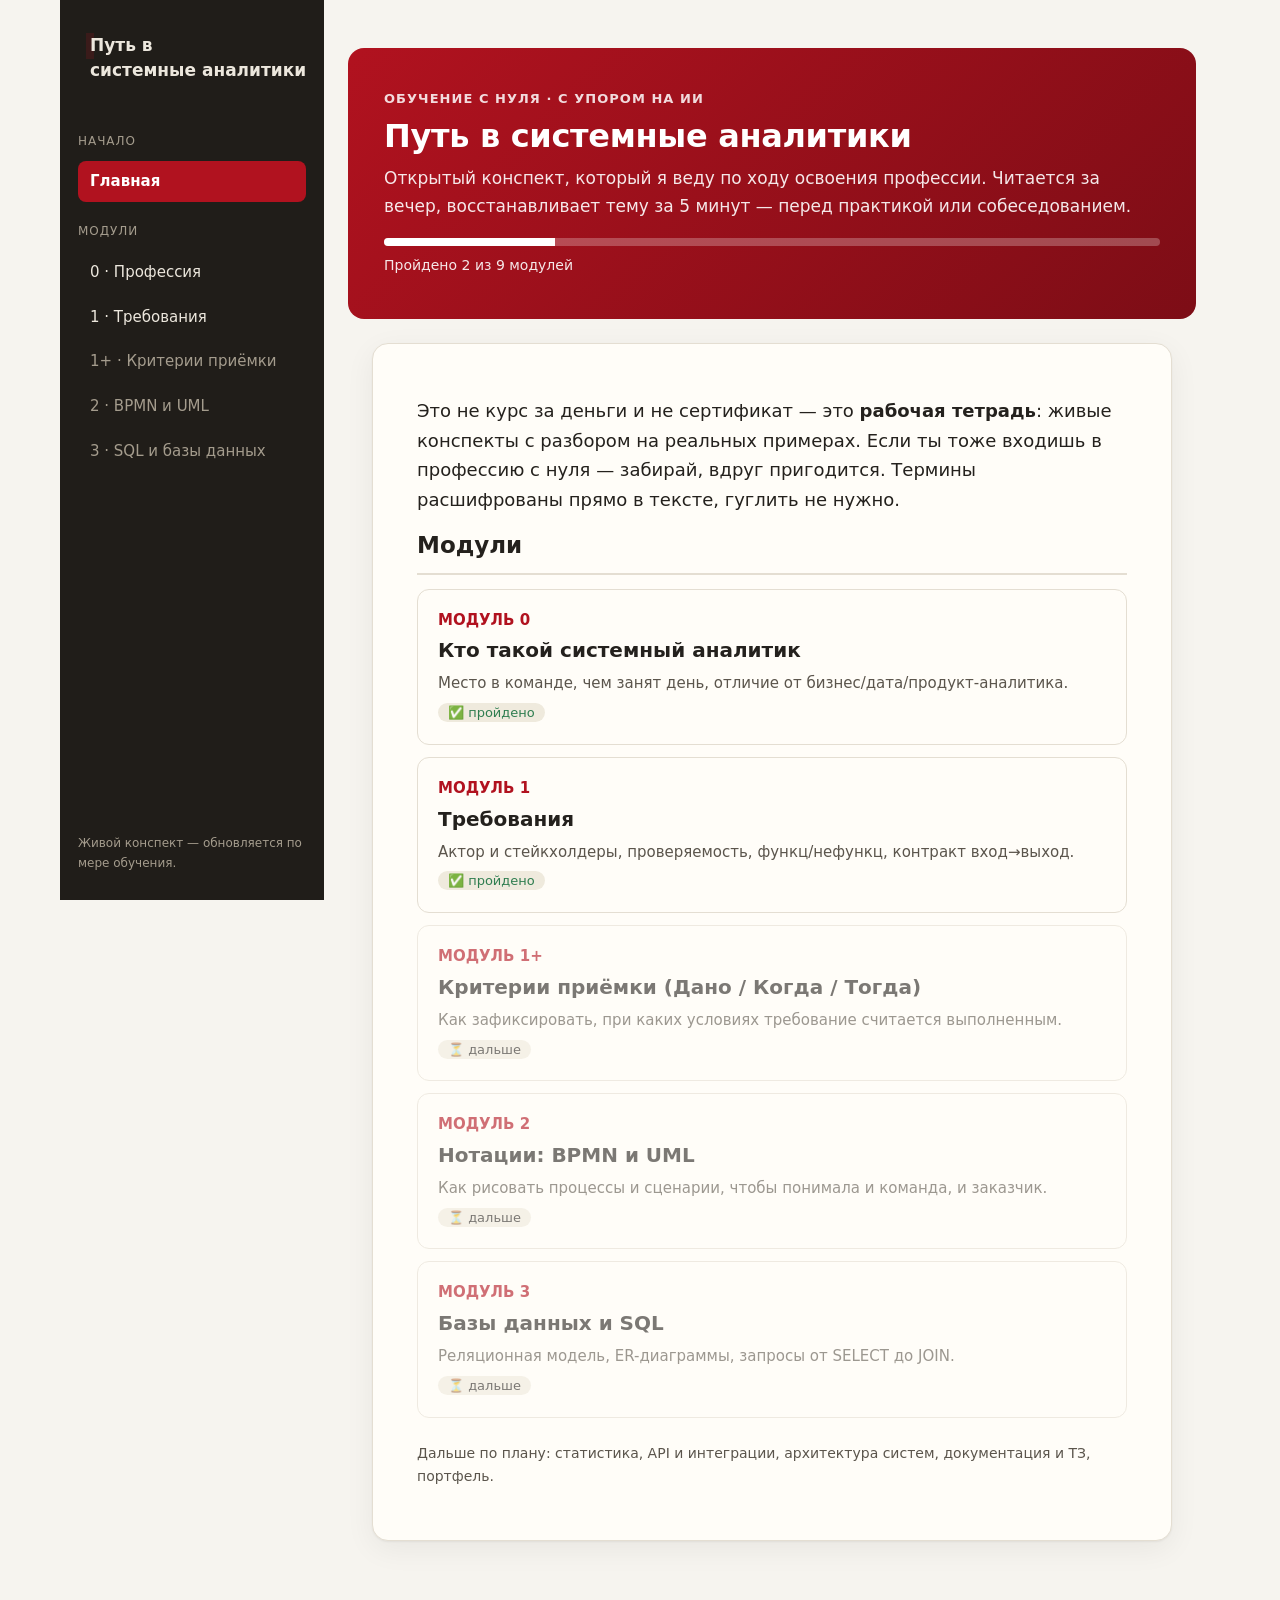
==== index.html @ 34e4a4e2 "Конспекты: модули 0-1 (профессия, требования)" ====
<!DOCTYPE html>
<html lang="ru">
<head>
<meta charset="UTF-8">
<meta name="viewport" content="width=device-width, initial-scale=1">
<title>Путь в системные аналитики — конспект обучения</title>
<link rel="stylesheet" href="styles.css">
</head>
<body>
<div class="layout">

  <aside class="sidebar">
    <a class="brand" href="index.html">
      <span class="brand-dot"></span>
      <span class="brand-name">Путь в системные&nbsp;аналитики</span>
    </a>
    <div class="nav-group">Начало</div>
    <a href="index.html" class="active">Главная</a>
    <div class="nav-group">Модули</div>
    <a href="00-professiya-sistemnyy-analitik.html">0 · Профессия</a>
    <a href="01-trebovaniya.html">1 · Требования</a>
    <span class="nav-todo">1+ · Критерии приёмки</span>
    <span class="nav-todo">2 · BPMN и UML</span>
    <span class="nav-todo">3 · SQL и базы данных</span>
    <div class="side-foot">Живой конспект — обновляется по мере обучения.</div>
  </aside>

  <main class="content">
    <section class="hero">
      <span class="kicker">Обучение с нуля · с упором на ИИ</span>
      <h1>Путь в системные аналитики</h1>
      <p class="subtitle">Открытый конспект, который я веду по ходу освоения профессии. Читается за вечер, восстанавливает тему за 5 минут — перед практикой или собеседованием.</p>
      <div class="progress-line"><span style="width:22%"></span></div>
      <p class="subtitle" style="margin-top:8px;font-size:14px">Пройдено 2 из 9 модулей</p>
    </section>

    <div class="paper" style="margin-top:24px">
      <p>Это не курс за деньги и не сертификат — это <strong>рабочая тетрадь</strong>: живые конспекты
      с разбором на реальных примерах. Если ты тоже входишь в профессию с нуля — забирай, вдруг пригодится.
      Термины расшифрованы прямо в тексте, гуглить не нужно.</p>

      <h2 style="margin-top:8px">Модули</h2>

      <a class="toc-item" href="00-professiya-sistemnyy-analitik.html">
        <div class="toc-num">МОДУЛЬ 0</div>
        <div class="toc-title">Кто такой системный аналитик</div>
        <div class="toc-desc">Место в команде, чем занят день, отличие от бизнес/дата/продукт-аналитика.</div>
        <span class="status done">✅ пройдено</span>
      </a>

      <a class="toc-item" href="01-trebovaniya.html">
        <div class="toc-num">МОДУЛЬ 1</div>
        <div class="toc-title">Требования</div>
        <div class="toc-desc">Актор и стейкхолдеры, проверяемость, функц/нефункц, контракт вход→выход.</div>
        <span class="status done">✅ пройдено</span>
      </a>

      <div class="toc-item todo">
        <div class="toc-num">МОДУЛЬ 1+</div>
        <div class="toc-title">Критерии приёмки (Дано / Когда / Тогда)</div>
        <div class="toc-desc">Как зафиксировать, при каких условиях требование считается выполненным.</div>
        <span class="status">⏳ дальше</span>
      </div>

      <div class="toc-item todo">
        <div class="toc-num">МОДУЛЬ 2</div>
        <div class="toc-title">Нотации: BPMN и UML</div>
        <div class="toc-desc">Как рисовать процессы и сценарии, чтобы понимала и команда, и заказчик.</div>
        <span class="status">⏳ дальше</span>
      </div>

      <div class="toc-item todo">
        <div class="toc-num">МОДУЛЬ 3</div>
        <div class="toc-title">Базы данных и SQL</div>
        <div class="toc-desc">Реляционная модель, ER-диаграммы, запросы от SELECT до JOIN.</div>
        <span class="status">⏳ дальше</span>
      </div>

      <p style="color:var(--ink-soft);font-size:14px;margin-top:24px">
        Дальше по плану: статистика, API и интеграции, архитектура систем, документация и ТЗ, портфель.
      </p>
    </div>
  </main>

</div>
</body>
</html>
---- styles.css ----
/* ============================================================
   «Путь в системные аналитики» — единый справочник-конспект
   Тёплая «бумажная» светлая тема + аккуратная тёмная.
   ============================================================ */

:root {
  --bg:        #f6f4ef;
  --paper:     #fffdf8;
  --side:      #201d19;
  --side-ink:  #ece7dd;
  --side-soft: #a49c8d;
  --ink:       #24211d;
  --ink-soft:  #5b554c;
  --line:      #e4ded2;
  --accent:    #b1121f;   /* сдержанный «альфа-красный» акцент */
  --accent-2:  #2f6f8f;   /* спокойный синий для схем */
  --good:      #2e7d4f;   --good-bg: #e9f6ee;
  --bad:       #c0392b;   --bad-bg:  #fdecea;
  --rule:      #8a6d1d;   --rule-bg: #fbf3dd;
  --note:      #2f6f8f;   --note-bg: #e7f1f6;
  --chip-bg:   #efeadd;
  --shadow:    0 1px 2px rgba(0,0,0,.05), 0 8px 30px rgba(0,0,0,.06);
}

@media (prefers-color-scheme: dark) {
  :root {
    --bg:#16181c; --paper:#1e2126; --side:#101216; --side-ink:#e8e6e1; --side-soft:#8b8578;
    --ink:#e8e6e1; --ink-soft:#a7a29a; --line:#33373e; --accent:#ff6b74; --accent-2:#79b8d4;
    --good:#6cc294; --good-bg:#172a20; --bad:#ef8a80; --bad-bg:#2c1c1a;
    --rule:#e4c66a; --rule-bg:#2a2618; --note:#8fc7e0; --note-bg:#16252c; --chip-bg:#2a2e35;
    --shadow:0 1px 2px rgba(0,0,0,.3), 0 10px 30px rgba(0,0,0,.35);
  }
}

* { box-sizing: border-box; }
html { -webkit-text-size-adjust: 100%; }
body {
  margin: 0; background: var(--bg); color: var(--ink);
  font-family: "Segoe UI", system-ui, -apple-system, Roboto, sans-serif;
  font-size: 18px; line-height: 1.65;
}

/* ---------- Каркас: боковое меню + контент ---------- */
.layout { display: flex; align-items: flex-start; max-width: 1160px; margin: 0 auto; }

.sidebar {
  position: sticky; top: 0; align-self: flex-start;
  width: 264px; flex-shrink: 0; height: 100vh; overflow-y: auto;
  background: var(--side); color: var(--side-ink);
  padding: 26px 18px; display: flex; flex-direction: column; gap: 4px;
}
.brand { display: flex; align-items: center; gap: 10px; text-decoration: none; color: var(--side-ink); margin-bottom: 20px; }
.brand-dot { width: 12px; height: 12px; border-radius: 50%; background: var(--accent); flex-shrink: 0; box-shadow: 0 0 0 4px rgba(177,18,31,.18); }
.brand-name { font-weight: 800; font-size: 17px; line-height: 1.25; }
.nav-group { color: var(--side-soft); font-size: 12px; letter-spacing: .08em; text-transform: uppercase; margin: 16px 0 6px; }
.sidebar a { display: block; text-decoration: none; color: var(--side-ink); padding: 8px 12px; border-radius: 8px; font-size: 15px; }
.sidebar a:hover { background: rgba(255,255,255,.07); }
.sidebar a.active { background: var(--accent); color: #fff; font-weight: 600; }
.nav-todo { display: block; color: var(--side-soft); padding: 8px 12px; font-size: 15px; }
.side-foot { margin-top: auto; padding-top: 20px; color: var(--side-soft); font-size: 12px; }

.content { flex: 1; min-width: 0; padding: 48px 24px 96px; }
.paper {
  background: var(--paper); border: 1px solid var(--line); border-radius: 16px;
  padding: 40px 44px; box-shadow: var(--shadow); max-width: 800px; margin: 0 auto;
}

@media (max-width: 860px) {
  .layout { flex-direction: column; }
  .sidebar { position: static; width: 100%; height: auto; flex-direction: row; flex-wrap: wrap; align-items: center; gap: 6px; padding: 14px 16px; }
  .brand { margin-bottom: 0; margin-right: 12px; }
  .nav-group, .side-foot { display: none; }
  .sidebar a, .nav-todo { padding: 6px 10px; font-size: 14px; }
  .content { padding: 28px 16px 72px; }
  .paper { padding: 28px 22px; }
}

/* ---------- Шапка конспекта ---------- */
.kicker { display: inline-block; font-size: 13px; letter-spacing: .08em; text-transform: uppercase; color: var(--accent); font-weight: 700; margin-bottom: 8px; }
h1 { font-size: 32px; line-height: 1.2; margin: 0 0 8px; letter-spacing: -.01em; }
.subtitle { color: var(--ink-soft); font-size: 17px; margin: 0 0 8px; }
h2 { font-size: 23px; margin: 44px 0 14px; padding-bottom: 8px; border-bottom: 2px solid var(--line); }
h3 { font-size: 19px; margin: 28px 0 8px; }
p { margin: 12px 0; }
strong { color: var(--ink); }
a { color: var(--accent); }
ul, ol { margin: 12px 0; padding-left: 22px; }
li { margin: 6px 0; }
.tr { color: var(--ink-soft); font-style: italic; }

/* ---------- Плашки-callout ---------- */
.box { border-radius: 12px; padding: 16px 18px; margin: 18px 0; border: 1px solid var(--line); font-size: 17px; }
.box .box-title { font-weight: 700; display: block; margin-bottom: 4px; }
.box.rule { background: var(--rule-bg); border-color: var(--rule); } .box.rule .box-title { color: var(--rule); }
.box.good { background: var(--good-bg); border-color: var(--good); } .box.good .box-title { color: var(--good); }
.box.bad  { background: var(--bad-bg);  border-color: var(--bad);  } .box.bad  .box-title { color: var(--bad); }
.box.note { background: var(--note-bg); border-color: var(--note); } .box.note .box-title { color: var(--note); }

/* ---------- Таблицы ---------- */
.table-wrap { overflow-x: auto; margin: 18px 0; }
table { border-collapse: collapse; width: 100%; font-size: 16px; }
th, td { text-align: left; padding: 10px 12px; border-bottom: 1px solid var(--line); vertical-align: top; }
th { background: var(--chip-bg); font-weight: 700; }
tr:last-child td { border-bottom: none; }
.yes { color: var(--good); font-weight: 700; }
.no  { color: var(--bad);  font-weight: 700; }

/* ---------- Чипы ---------- */
.chips { display: flex; flex-wrap: wrap; gap: 8px; margin: 14px 0; }
.chip { background: var(--chip-bg); border: 1px solid var(--line); border-radius: 999px; padding: 4px 12px; font-size: 14px; }

/* ---------- Диаграммы ---------- */
figure { margin: 24px 0; }
.diagram { background: var(--paper); border: 1px dashed var(--line); border-radius: 12px; padding: 18px; overflow-x: auto; }
.diagram svg { display: block; margin: 0 auto; max-width: 100%; height: auto; }
figcaption { text-align: center; color: var(--ink-soft); font-size: 14px; margin-top: 8px; }
.svg-box { fill: var(--paper); stroke: var(--accent-2); stroke-width: 2; }
.svg-box-hl { fill: var(--accent); stroke: var(--accent); stroke-width: 2; }
.svg-label { fill: var(--ink); font-family: "Segoe UI", system-ui, sans-serif; font-size: 15px; }
.svg-label-hl { fill: #fff; font-family: "Segoe UI", system-ui, sans-serif; font-size: 15px; font-weight: 700; }
.svg-sub { fill: var(--ink-soft); font-family: "Segoe UI", system-ui, sans-serif; font-size: 12px; }
.svg-arrow { stroke: var(--ink-soft); stroke-width: 2; fill: none; }
.svg-arrow-head { fill: var(--ink-soft); }
.svg-dashed { stroke: var(--accent-2); stroke-width: 2; fill: none; stroke-dasharray: 5 4; }

/* ---------- Навигация низа ---------- */
.nav { display: flex; justify-content: space-between; gap: 12px; margin-top: 40px; padding-top: 20px; border-top: 2px solid var(--line); font-size: 15px; }
.nav a { text-decoration: none; color: var(--accent-2); font-weight: 600; }

/* ---------- Главная: карточки модулей ---------- */
.hero { background: linear-gradient(135deg, var(--accent), #7d0d16); color: #fff; border-radius: 16px; padding: 34px 36px; margin-bottom: 8px; }
.hero .kicker { color: rgba(255,255,255,.85); }
.hero h1 { color: #fff; }
.hero .subtitle { color: rgba(255,255,255,.9); }
.progress-line { height: 8px; background: rgba(255,255,255,.25); border-radius: 999px; overflow: hidden; margin-top: 18px; }
.progress-line > span { display: block; height: 100%; background: #fff; }
.toc-item { display: block; text-decoration: none; color: inherit; background: var(--paper); border: 1px solid var(--line); border-radius: 12px; padding: 18px 20px; margin: 12px 0; transition: transform .1s ease, box-shadow .1s ease; }
a.toc-item:hover { transform: translateY(-2px); box-shadow: var(--shadow); }
.toc-num { color: var(--accent); font-weight: 800; font-size: 15px; }
.toc-title { font-size: 20px; font-weight: 700; margin: 2px 0 4px; }
.toc-desc { color: var(--ink-soft); font-size: 15px; }
.toc-item.todo { opacity: .6; }
.status { font-size: 13px; padding: 2px 10px; border-radius: 999px; background: var(--chip-bg); }
.status.done { color: var(--good); }
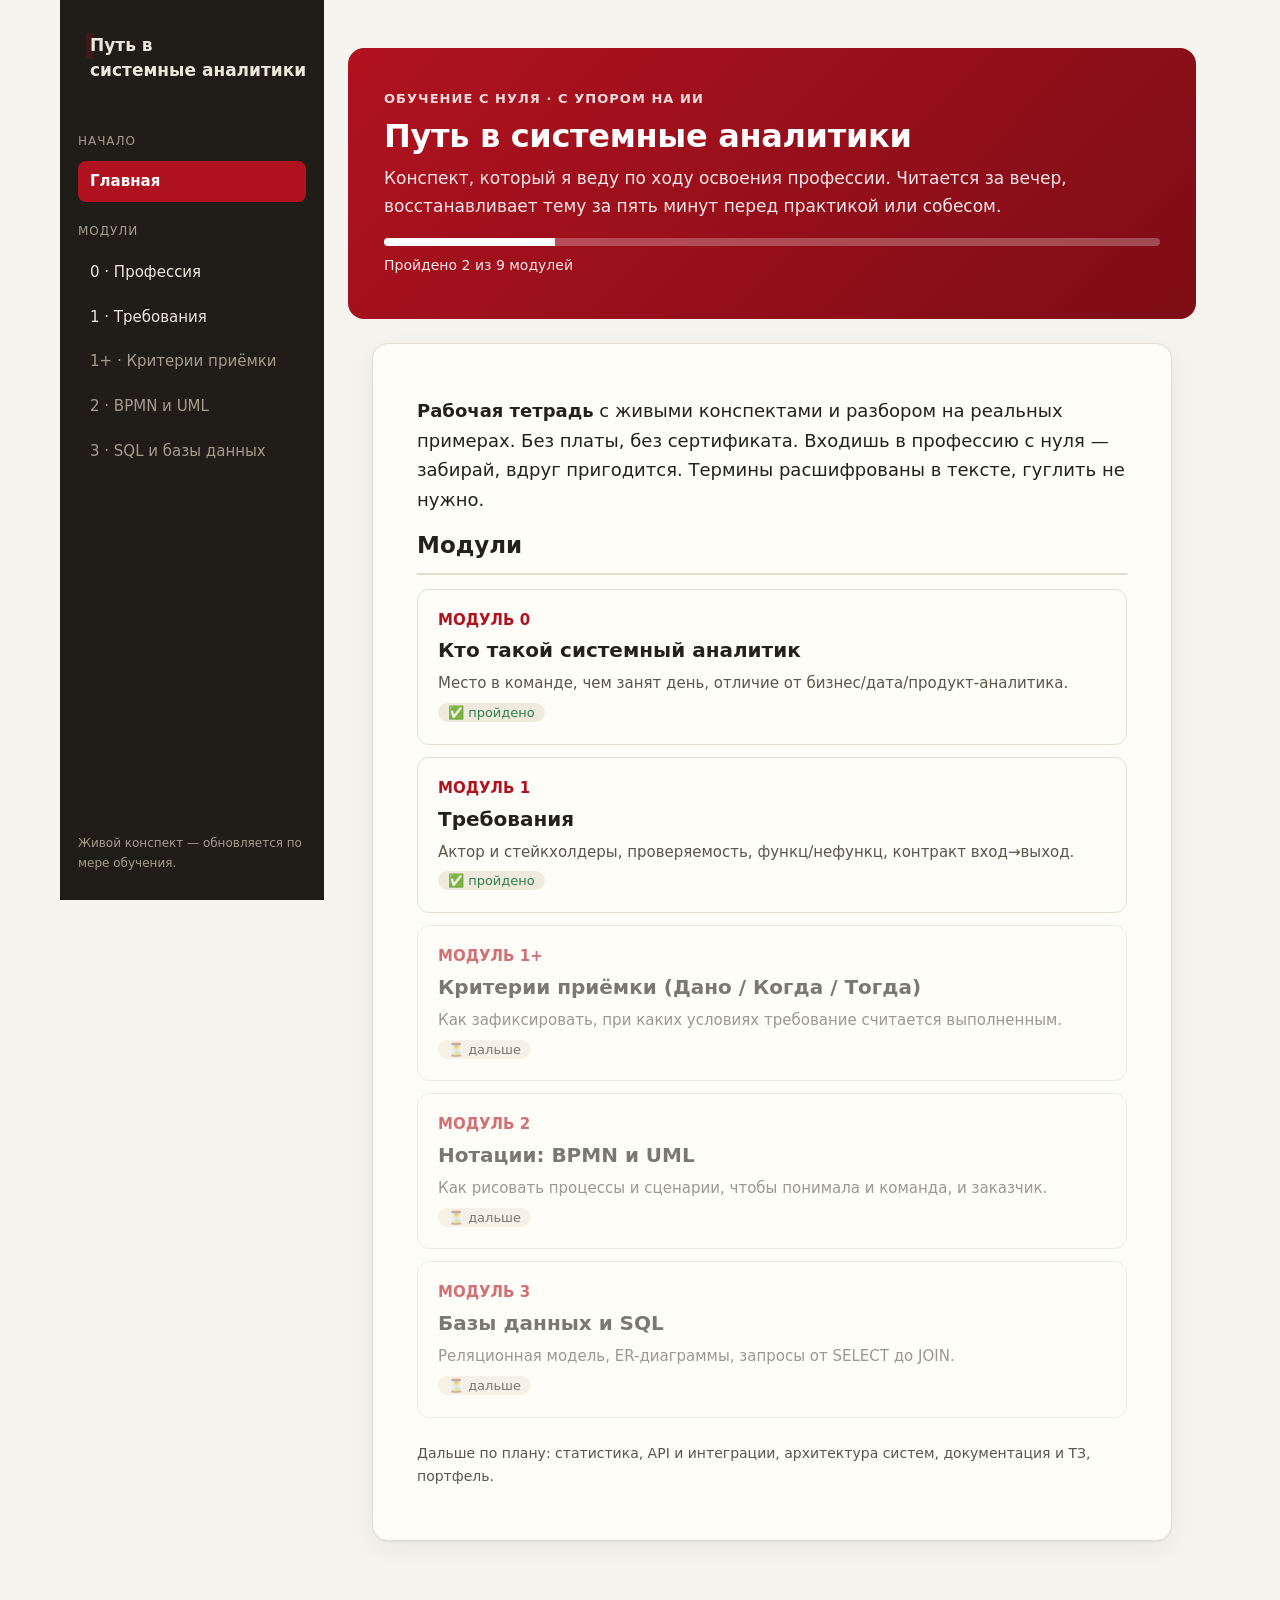
==== commit ff24cc73: "Антислоп: чистка формулировок на главной и в конспекте 1" ====
--- a/index.html
+++ b/index.html
@@ -29,15 +29,15 @@
     <section class="hero">
       <span class="kicker">Обучение с нуля · с упором на ИИ</span>
       <h1>Путь в системные аналитики</h1>
-      <p class="subtitle">Открытый конспект, который я веду по ходу освоения профессии. Читается за вечер, восстанавливает тему за 5 минут — перед практикой или собеседованием.</p>
+      <p class="subtitle">Конспект, который я веду по ходу освоения профессии. Читается за вечер, восстанавливает тему за пять минут перед практикой или собесом.</p>
       <div class="progress-line"><span style="width:22%"></span></div>
       <p class="subtitle" style="margin-top:8px;font-size:14px">Пройдено 2 из 9 модулей</p>
     </section>
 
     <div class="paper" style="margin-top:24px">
-      <p>Это не курс за деньги и не сертификат — это <strong>рабочая тетрадь</strong>: живые конспекты
-      с разбором на реальных примерах. Если ты тоже входишь в профессию с нуля — забирай, вдруг пригодится.
-      Термины расшифрованы прямо в тексте, гуглить не нужно.</p>
+      <p><strong>Рабочая тетрадь</strong> с живыми конспектами и разбором на реальных примерах.
+      Без платы, без сертификата. Входишь в профессию с нуля — забирай, вдруг пригодится.
+      Термины расшифрованы в тексте, гуглить не нужно.</p>
 
       <h2 style="margin-top:8px">Модули</h2>
 
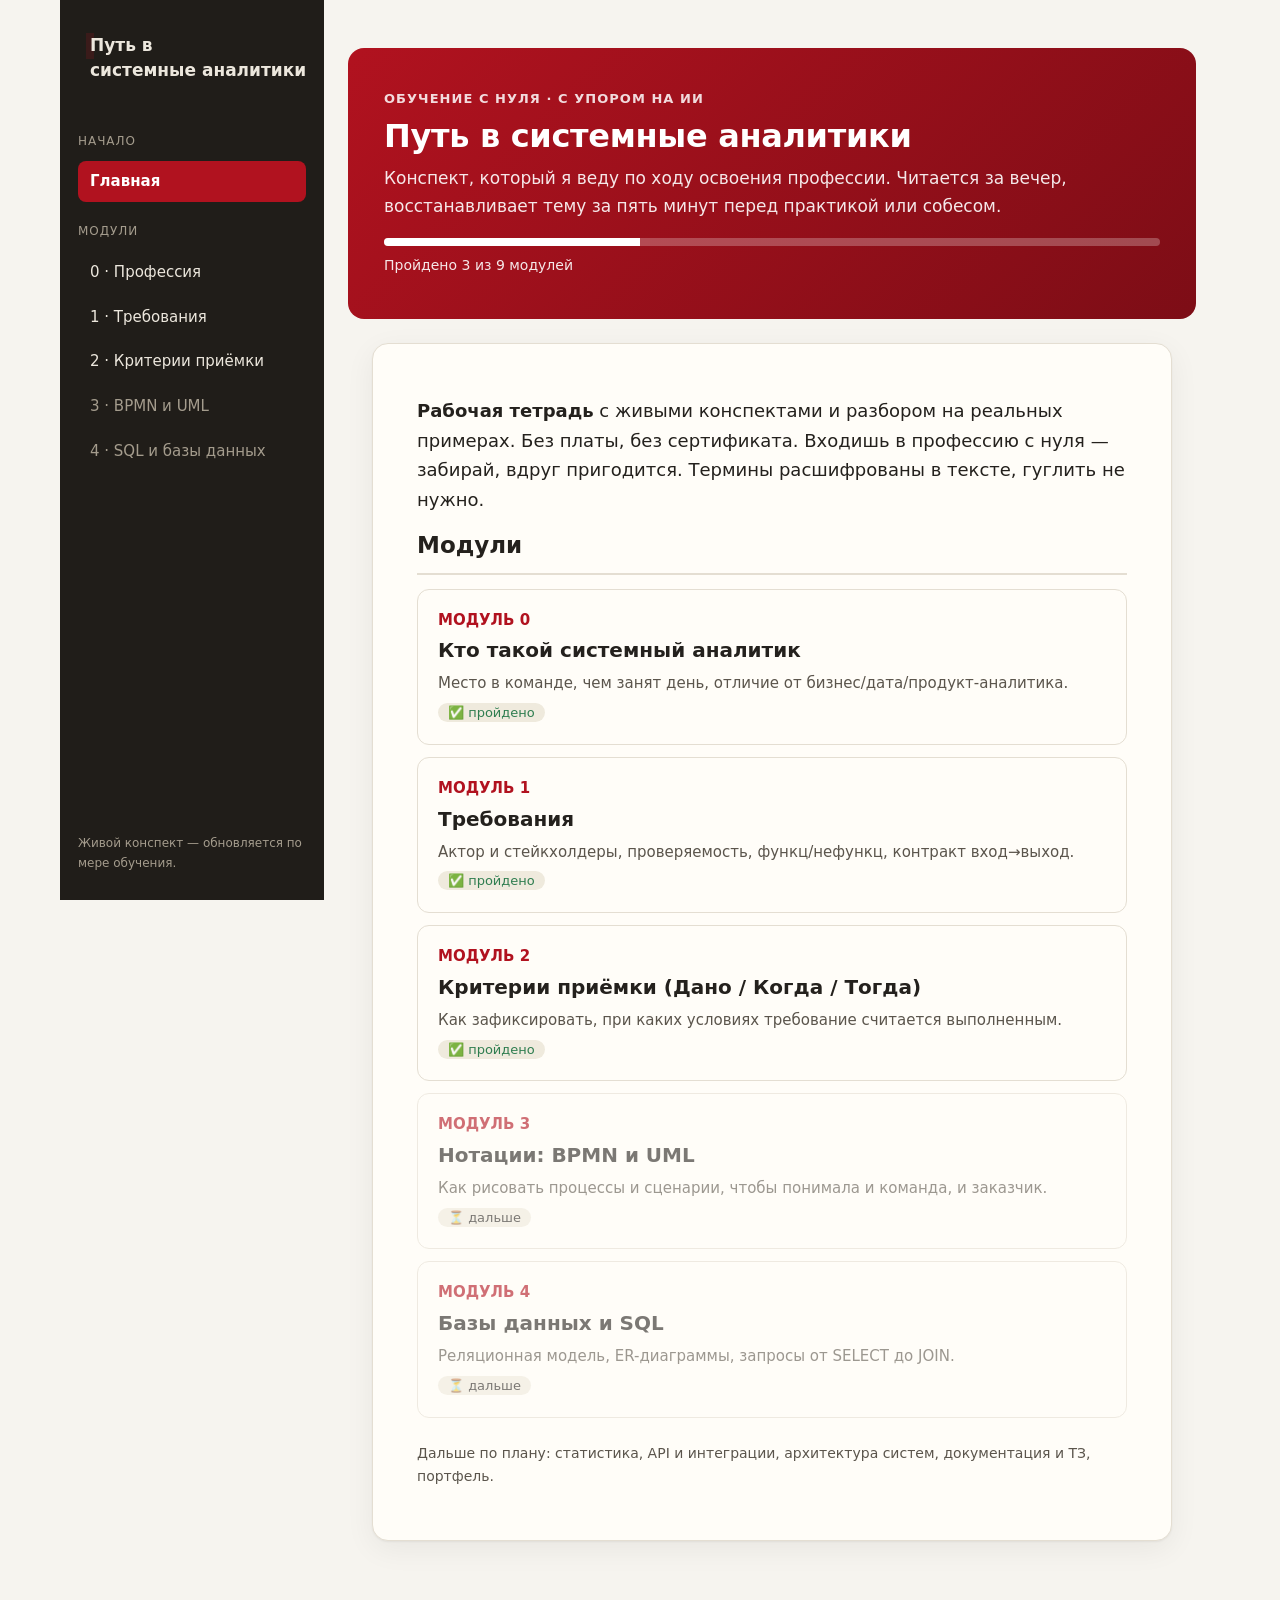
==== commit 37d82aaa: "Конспект 2: критерии приёмки (Дано/Когда/Тогда)" ====
--- a/index.html
+++ b/index.html
@@ -19,9 +19,9 @@
     <div class="nav-group">Модули</div>
     <a href="00-professiya-sistemnyy-analitik.html">0 · Профессия</a>
     <a href="01-trebovaniya.html">1 · Требования</a>
-    <span class="nav-todo">1+ · Критерии приёмки</span>
-    <span class="nav-todo">2 · BPMN и UML</span>
-    <span class="nav-todo">3 · SQL и базы данных</span>
+    <a href="02-kriterii-priemki.html">2 · Критерии приёмки</a>
+    <span class="nav-todo">3 · BPMN и UML</span>
+    <span class="nav-todo">4 · SQL и базы данных</span>
     <div class="side-foot">Живой конспект — обновляется по мере обучения.</div>
   </aside>
 
@@ -30,8 +30,8 @@
       <span class="kicker">Обучение с нуля · с упором на ИИ</span>
       <h1>Путь в системные аналитики</h1>
       <p class="subtitle">Конспект, который я веду по ходу освоения профессии. Читается за вечер, восстанавливает тему за пять минут перед практикой или собесом.</p>
-      <div class="progress-line"><span style="width:22%"></span></div>
-      <p class="subtitle" style="margin-top:8px;font-size:14px">Пройдено 2 из 9 модулей</p>
+      <div class="progress-line"><span style="width:33%"></span></div>
+      <p class="subtitle" style="margin-top:8px;font-size:14px">Пройдено 3 из 9 модулей</p>
     </section>
 
     <div class="paper" style="margin-top:24px">
@@ -55,22 +55,22 @@
         <span class="status done">✅ пройдено</span>
       </a>
 
-      <div class="toc-item todo">
-        <div class="toc-num">МОДУЛЬ 1+</div>
+      <a class="toc-item" href="02-kriterii-priemki.html">
+        <div class="toc-num">МОДУЛЬ 2</div>
         <div class="toc-title">Критерии приёмки (Дано / Когда / Тогда)</div>
         <div class="toc-desc">Как зафиксировать, при каких условиях требование считается выполненным.</div>
-        <span class="status">⏳ дальше</span>
-      </div>
+        <span class="status done">✅ пройдено</span>
+      </a>
 
       <div class="toc-item todo">
-        <div class="toc-num">МОДУЛЬ 2</div>
+        <div class="toc-num">МОДУЛЬ 3</div>
         <div class="toc-title">Нотации: BPMN и UML</div>
         <div class="toc-desc">Как рисовать процессы и сценарии, чтобы понимала и команда, и заказчик.</div>
         <span class="status">⏳ дальше</span>
       </div>
 
       <div class="toc-item todo">
-        <div class="toc-num">МОДУЛЬ 3</div>
+        <div class="toc-num">МОДУЛЬ 4</div>
         <div class="toc-title">Базы данных и SQL</div>
         <div class="toc-desc">Реляционная модель, ER-диаграммы, запросы от SELECT до JOIN.</div>
         <span class="status">⏳ дальше</span>
--- a/styles.css
+++ b/styles.css
@@ -123,6 +123,14 @@
 .svg-arrow-head { fill: var(--ink-soft); }
 .svg-dashed { stroke: var(--accent-2); stroke-width: 2; fill: none; stroke-dasharray: 5 4; }
 
+/* ---------- Блок сценария (Дано/Когда/Тогда) ---------- */
+.scenario {
+  background: var(--chip-bg); border: 1px solid var(--line); border-left: 4px solid var(--accent-2);
+  border-radius: 8px; padding: 14px 16px; margin: 14px 0; font-size: 16px; line-height: 1.55;
+}
+.scenario .s-name { font-weight: 700; color: var(--ink); margin-bottom: 8px; }
+.scenario b { color: var(--accent-2); display: inline-block; min-width: 62px; }
+
 /* ---------- Навигация низа ---------- */
 .nav { display: flex; justify-content: space-between; gap: 12px; margin-top: 40px; padding-top: 20px; border-top: 2px solid var(--line); font-size: 15px; }
 .nav a { text-decoration: none; color: var(--accent-2); font-weight: 600; }
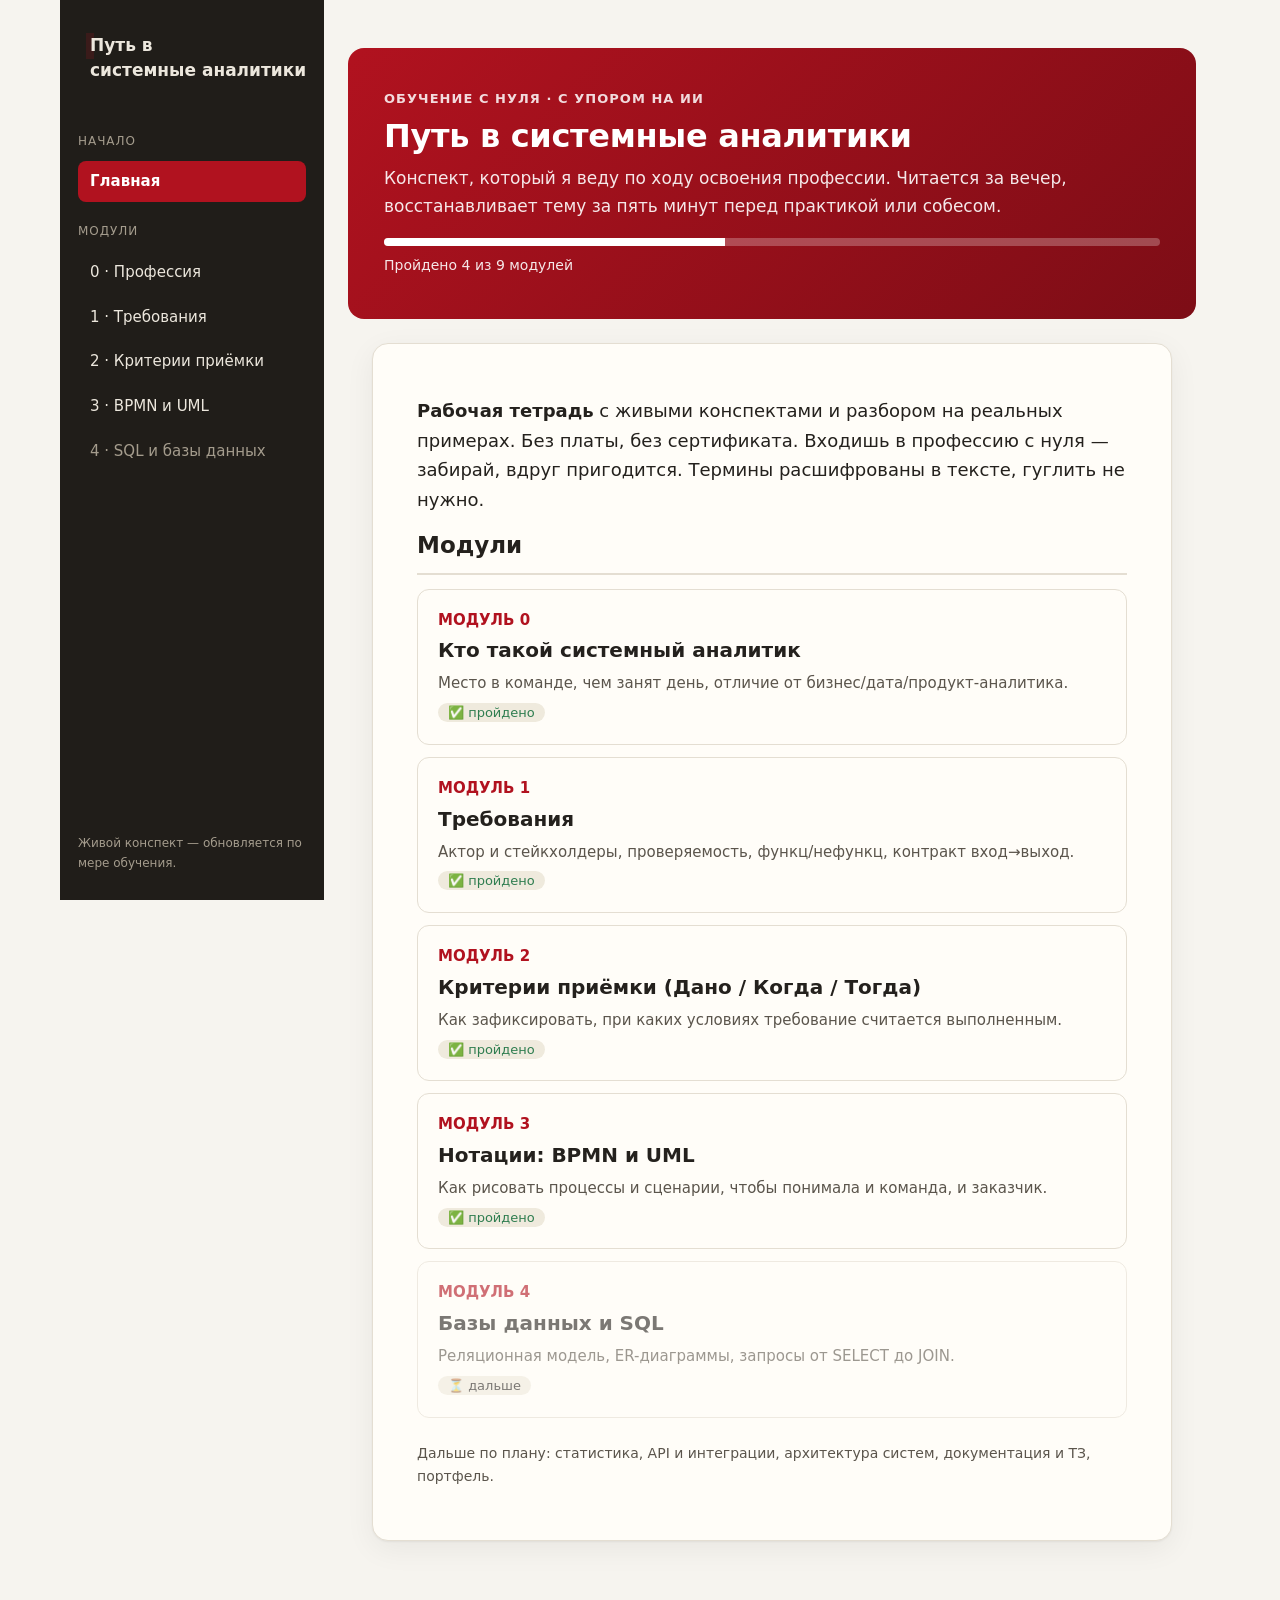
==== commit da836de9: "Конспект 3: BPMN и UML (use case, sequence) со схемами" ====
--- a/index.html
+++ b/index.html
@@ -20,7 +20,7 @@
     <a href="00-professiya-sistemnyy-analitik.html">0 · Профессия</a>
     <a href="01-trebovaniya.html">1 · Требования</a>
     <a href="02-kriterii-priemki.html">2 · Критерии приёмки</a>
-    <span class="nav-todo">3 · BPMN и UML</span>
+    <a href="03-bpmn-uml.html">3 · BPMN и UML</a>
     <span class="nav-todo">4 · SQL и базы данных</span>
     <div class="side-foot">Живой конспект — обновляется по мере обучения.</div>
   </aside>
@@ -30,8 +30,8 @@
       <span class="kicker">Обучение с нуля · с упором на ИИ</span>
       <h1>Путь в системные аналитики</h1>
       <p class="subtitle">Конспект, который я веду по ходу освоения профессии. Читается за вечер, восстанавливает тему за пять минут перед практикой или собесом.</p>
-      <div class="progress-line"><span style="width:33%"></span></div>
-      <p class="subtitle" style="margin-top:8px;font-size:14px">Пройдено 3 из 9 модулей</p>
+      <div class="progress-line"><span style="width:44%"></span></div>
+      <p class="subtitle" style="margin-top:8px;font-size:14px">Пройдено 4 из 9 модулей</p>
     </section>
 
     <div class="paper" style="margin-top:24px">
@@ -62,12 +62,12 @@
         <span class="status done">✅ пройдено</span>
       </a>
 
-      <div class="toc-item todo">
+      <a class="toc-item" href="03-bpmn-uml.html">
         <div class="toc-num">МОДУЛЬ 3</div>
         <div class="toc-title">Нотации: BPMN и UML</div>
         <div class="toc-desc">Как рисовать процессы и сценарии, чтобы понимала и команда, и заказчик.</div>
-        <span class="status">⏳ дальше</span>
-      </div>
+        <span class="status done">✅ пройдено</span>
+      </a>
 
       <div class="toc-item todo">
         <div class="toc-num">МОДУЛЬ 4</div>
--- a/styles.css
+++ b/styles.css
@@ -122,6 +122,12 @@
 .svg-arrow { stroke: var(--ink-soft); stroke-width: 2; fill: none; }
 .svg-arrow-head { fill: var(--ink-soft); }
 .svg-dashed { stroke: var(--accent-2); stroke-width: 2; fill: none; stroke-dasharray: 5 4; }
+.svg-mgr { fill: var(--accent-2); stroke: var(--accent-2); stroke-width: 2; }
+.svg-sys { fill: var(--accent); stroke: var(--accent); stroke-width: 2; }
+.svg-ellipse { fill: var(--paper); stroke: var(--accent-2); stroke-width: 2; }
+.svg-line { stroke: var(--ink-soft); stroke-width: 1.6; fill: none; }
+.svg-life { stroke: var(--ink-soft); stroke-width: 1.4; fill: none; stroke-dasharray: 4 4; }
+.svg-legend { fill: var(--ink-soft); font-family: "Segoe UI", system-ui, sans-serif; font-size: 13px; }
 
 /* ---------- Блок сценария (Дано/Когда/Тогда) ---------- */
 .scenario {
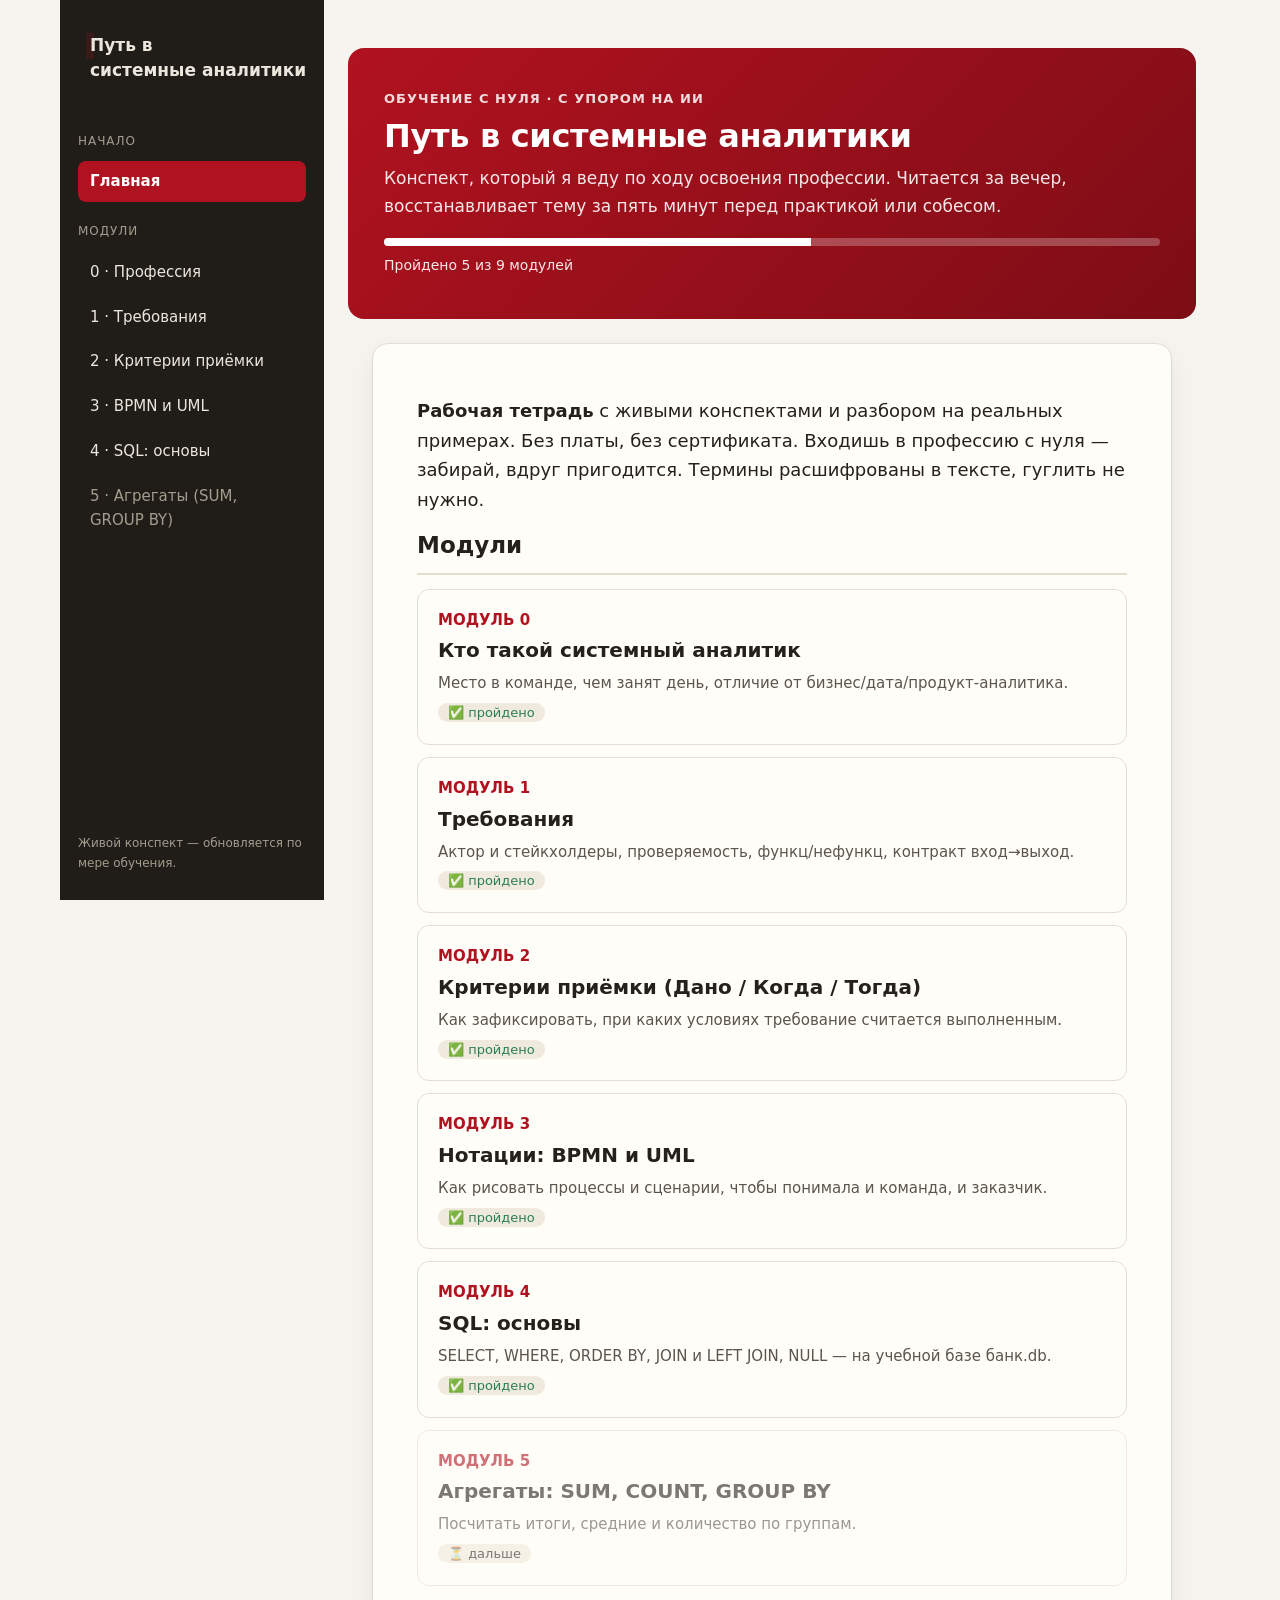
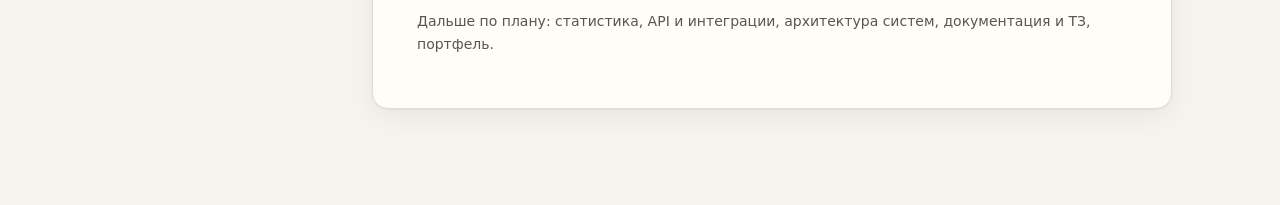
==== commit d05fa52f: "Конспект 4: SQL основы (SELECT/WHERE/ORDER BY/JOIN/LEFT JOIN/NULL)" ====
--- a/index.html
+++ b/index.html
@@ -4,6 +4,7 @@
 <meta charset="UTF-8">
 <meta name="viewport" content="width=device-width, initial-scale=1">
 <title>Путь в системные аналитики — конспект обучения</title>
+<link rel="icon" href="data:image/svg+xml,<svg xmlns='http://www.w3.org/2000/svg' viewBox='0 0 16 16'><text y='14' font-size='14'>&#128202;</text></svg>">
 <link rel="stylesheet" href="styles.css">
 </head>
 <body>
@@ -21,7 +22,8 @@
     <a href="01-trebovaniya.html">1 · Требования</a>
     <a href="02-kriterii-priemki.html">2 · Критерии приёмки</a>
     <a href="03-bpmn-uml.html">3 · BPMN и UML</a>
-    <span class="nav-todo">4 · SQL и базы данных</span>
+    <a href="04-sql-osnovy.html">4 · SQL: основы</a>
+    <span class="nav-todo">5 · Агрегаты (SUM, GROUP BY)</span>
     <div class="side-foot">Живой конспект — обновляется по мере обучения.</div>
   </aside>
 
@@ -30,8 +32,8 @@
       <span class="kicker">Обучение с нуля · с упором на ИИ</span>
       <h1>Путь в системные аналитики</h1>
       <p class="subtitle">Конспект, который я веду по ходу освоения профессии. Читается за вечер, восстанавливает тему за пять минут перед практикой или собесом.</p>
-      <div class="progress-line"><span style="width:44%"></span></div>
-      <p class="subtitle" style="margin-top:8px;font-size:14px">Пройдено 4 из 9 модулей</p>
+      <div class="progress-line"><span style="width:55%"></span></div>
+      <p class="subtitle" style="margin-top:8px;font-size:14px">Пройдено 5 из 9 модулей</p>
     </section>
 
     <div class="paper" style="margin-top:24px">
@@ -69,10 +71,17 @@
         <span class="status done">✅ пройдено</span>
       </a>
 
+      <a class="toc-item" href="04-sql-osnovy.html">
+        <div class="toc-num">МОДУЛЬ 4</div>
+        <div class="toc-title">SQL: основы</div>
+        <div class="toc-desc">SELECT, WHERE, ORDER BY, JOIN и LEFT JOIN, NULL — на учебной базе банк.db.</div>
+        <span class="status done">✅ пройдено</span>
+      </a>
+
       <div class="toc-item todo">
-        <div class="toc-num">МОДУЛЬ 4</div>
-        <div class="toc-title">Базы данных и SQL</div>
-        <div class="toc-desc">Реляционная модель, ER-диаграммы, запросы от SELECT до JOIN.</div>
+        <div class="toc-num">МОДУЛЬ 5</div>
+        <div class="toc-title">Агрегаты: SUM, COUNT, GROUP BY</div>
+        <div class="toc-desc">Посчитать итоги, средние и количество по группам.</div>
         <span class="status">⏳ дальше</span>
       </div>
 
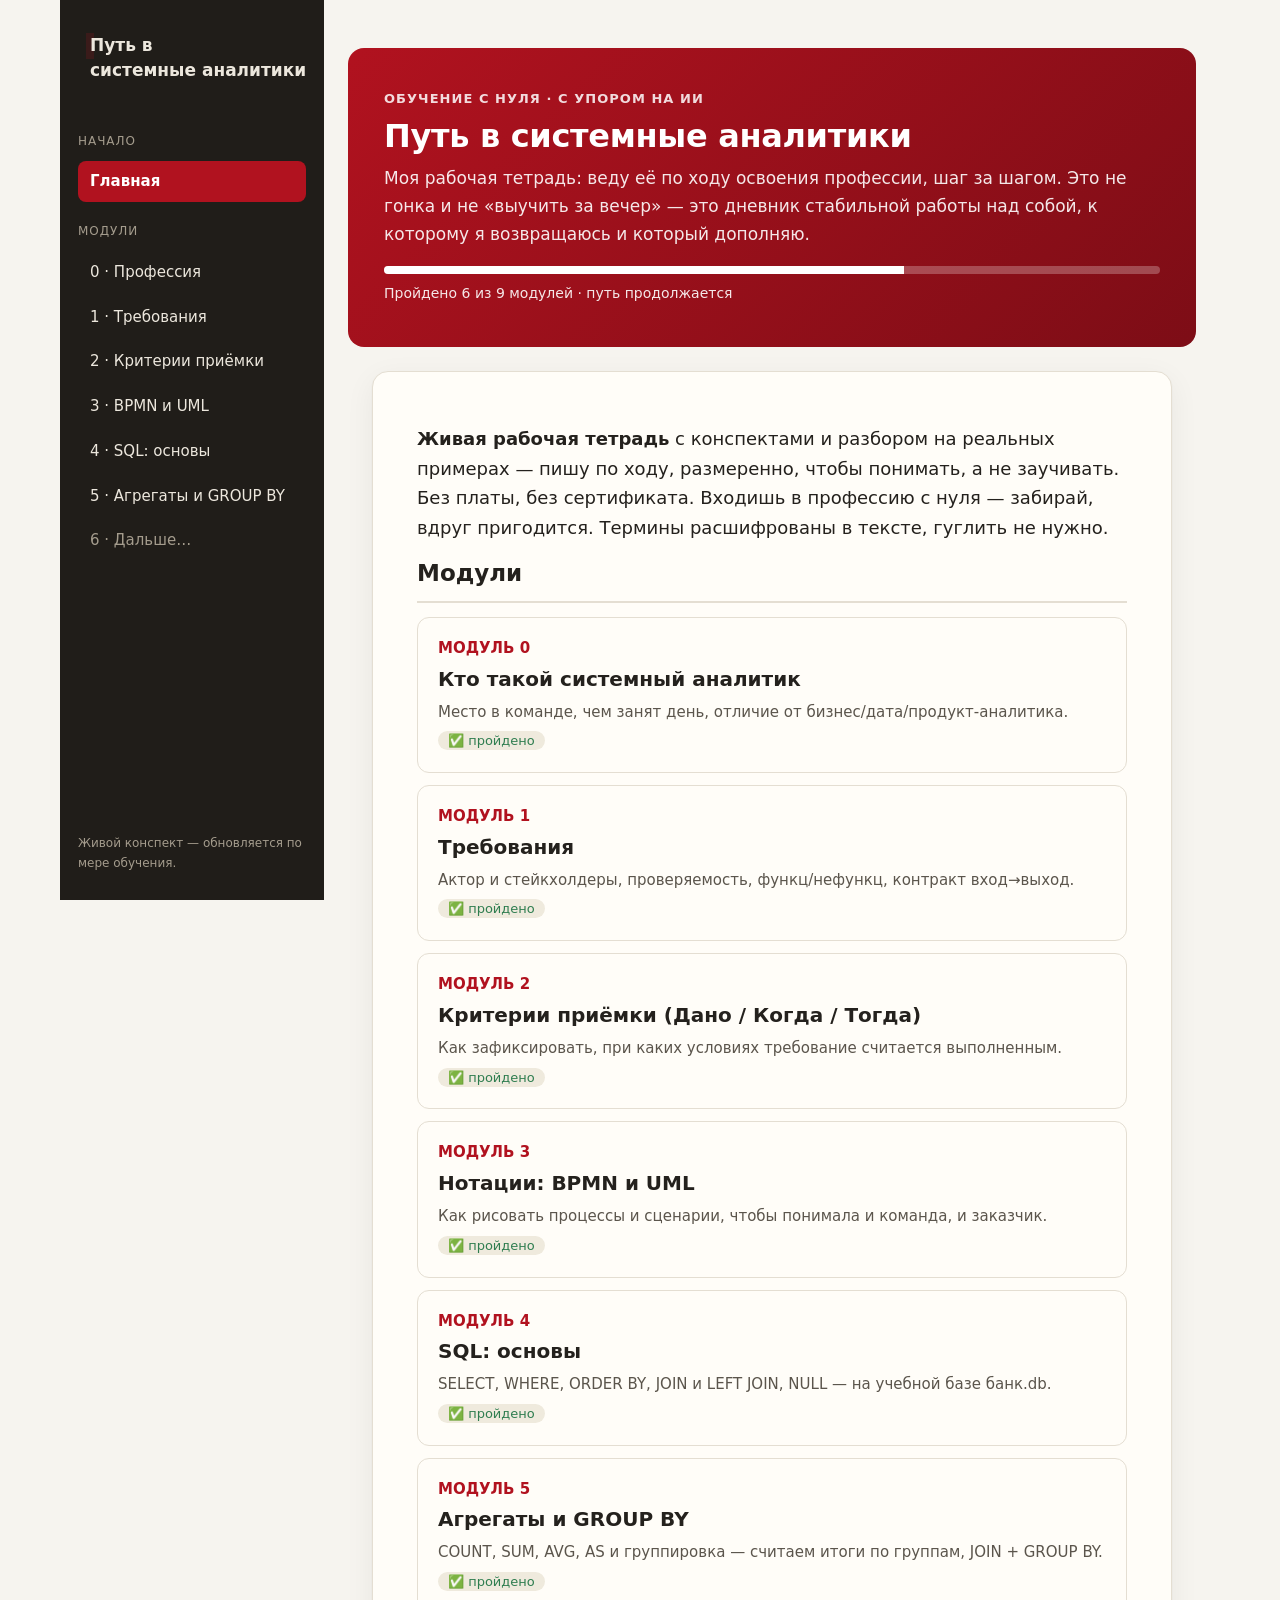
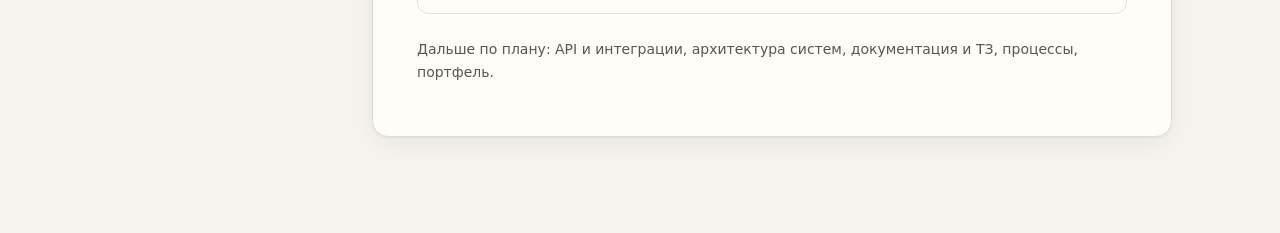
==== commit 9f770544: "Конспект 5: агрегаты и GROUP BY; конспект 4 переписан под медленный разбор - Новый конспект 5: COUNT" ====
--- a/index.html
+++ b/index.html
@@ -23,7 +23,8 @@
     <a href="02-kriterii-priemki.html">2 · Критерии приёмки</a>
     <a href="03-bpmn-uml.html">3 · BPMN и UML</a>
     <a href="04-sql-osnovy.html">4 · SQL: основы</a>
-    <span class="nav-todo">5 · Агрегаты (SUM, GROUP BY)</span>
+    <a href="05-agregaty.html">5 · Агрегаты и GROUP BY</a>
+    <span class="nav-todo">6 · Дальше…</span>
     <div class="side-foot">Живой конспект — обновляется по мере обучения.</div>
   </aside>
 
@@ -31,15 +32,15 @@
     <section class="hero">
       <span class="kicker">Обучение с нуля · с упором на ИИ</span>
       <h1>Путь в системные аналитики</h1>
-      <p class="subtitle">Конспект, который я веду по ходу освоения профессии. Читается за вечер, восстанавливает тему за пять минут перед практикой или собесом.</p>
-      <div class="progress-line"><span style="width:55%"></span></div>
-      <p class="subtitle" style="margin-top:8px;font-size:14px">Пройдено 5 из 9 модулей</p>
+      <p class="subtitle">Моя рабочая тетрадь: веду её по ходу освоения профессии, шаг за шагом. Это не гонка и не «выучить за вечер» — это дневник стабильной работы над собой, к которому я возвращаюсь и который дополняю.</p>
+      <div class="progress-line"><span style="width:67%"></span></div>
+      <p class="subtitle" style="margin-top:8px;font-size:14px">Пройдено 6 из 9 модулей · путь продолжается</p>
     </section>
 
     <div class="paper" style="margin-top:24px">
-      <p><strong>Рабочая тетрадь</strong> с живыми конспектами и разбором на реальных примерах.
-      Без платы, без сертификата. Входишь в профессию с нуля — забирай, вдруг пригодится.
-      Термины расшифрованы в тексте, гуглить не нужно.</p>
+      <p><strong>Живая рабочая тетрадь</strong> с конспектами и разбором на реальных примерах —
+      пишу по ходу, размеренно, чтобы понимать, а не заучивать. Без платы, без сертификата.
+      Входишь в профессию с нуля — забирай, вдруг пригодится. Термины расшифрованы в тексте, гуглить не нужно.</p>
 
       <h2 style="margin-top:8px">Модули</h2>
 
@@ -78,15 +79,15 @@
         <span class="status done">✅ пройдено</span>
       </a>
 
-      <div class="toc-item todo">
+      <a class="toc-item" href="05-agregaty.html">
         <div class="toc-num">МОДУЛЬ 5</div>
-        <div class="toc-title">Агрегаты: SUM, COUNT, GROUP BY</div>
-        <div class="toc-desc">Посчитать итоги, средние и количество по группам.</div>
-        <span class="status">⏳ дальше</span>
-      </div>
+        <div class="toc-title">Агрегаты и GROUP BY</div>
+        <div class="toc-desc">COUNT, SUM, AVG, AS и группировка — считаем итоги по группам, JOIN + GROUP BY.</div>
+        <span class="status done">✅ пройдено</span>
+      </a>
 
       <p style="color:var(--ink-soft);font-size:14px;margin-top:24px">
-        Дальше по плану: статистика, API и интеграции, архитектура систем, документация и ТЗ, портфель.
+        Дальше по плану: API и интеграции, архитектура систем, документация и ТЗ, процессы, портфель.
       </p>
     </div>
   </main>
